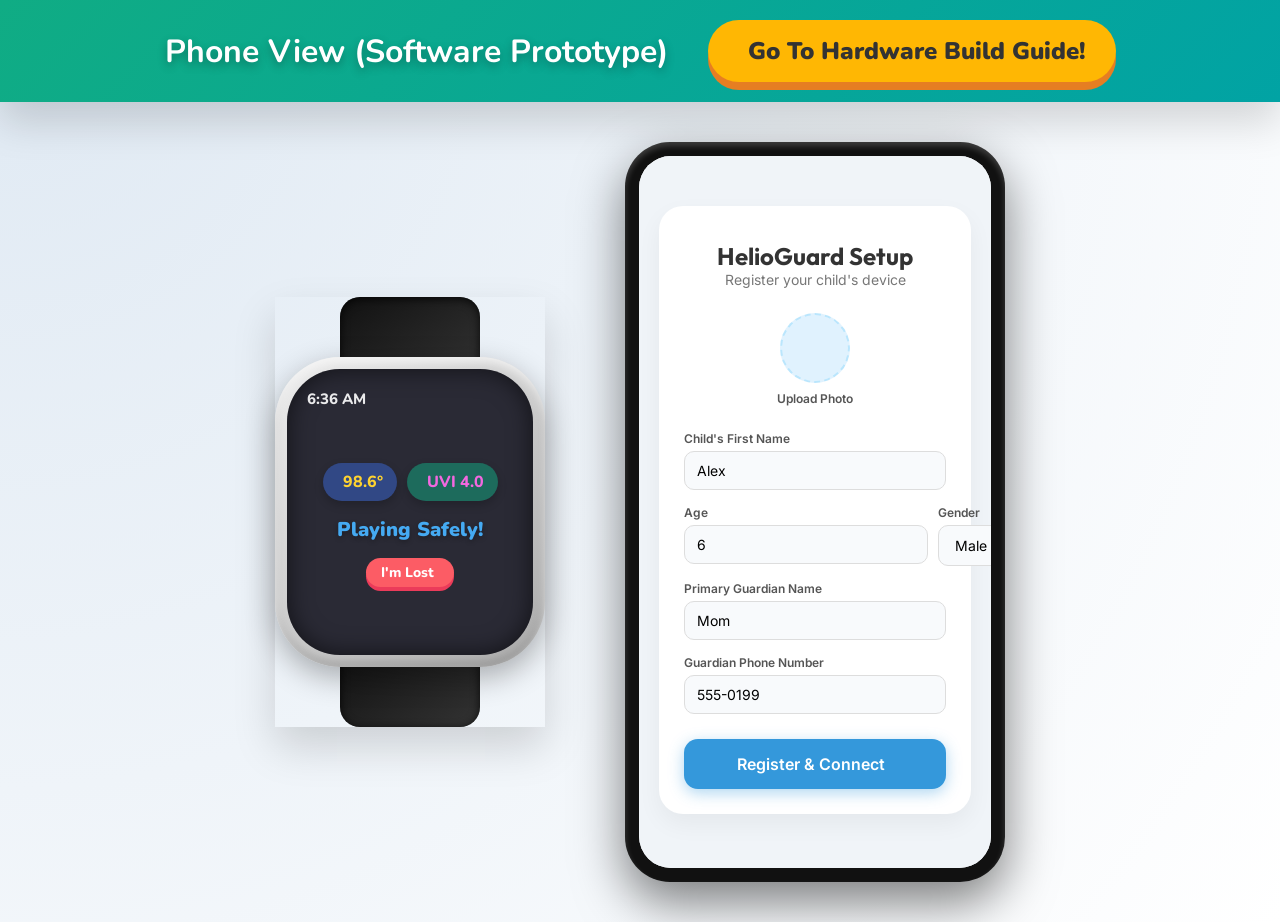
==== index.html @ 72399d1e "Initial commit of PDD app" ====
<!DOCTYPE html>
<html lang="en">
<head>
    <meta charset="UTF-8">
    <meta name="viewport" content="width=device-width, initial-scale=1.0">
    <title>Phone View - HelioGuard Prototype</title>
    <!-- Modern & Bubbly Typography -->
    <link rel="preconnect" href="https://fonts.googleapis.com">
    <link rel="preconnect" href="https://fonts.gstatic.com" crossorigin>
    <link href="https://fonts.googleapis.com/css2?family=Nunito:wght@600;800;900&family=Outfit:wght@300;400;500;600;700;800&family=Inter:wght@400;500;600&display=swap" rel="stylesheet">
    <!-- Icons (Phosphor Icons) -->
    <script src="https://unpkg.com/@phosphor-icons/web"></script>
    <link rel="stylesheet" href="style.css">
</head>
<body>

    <div class="top-nav-banner hero-section">
        <h1 class="bounce-text">Phone View (Software Prototype)</h1>
        <a href="hardware.html" class="btn-mega-link bouncy-anim">
            <i class="ph-fill ph-cpu"></i> Go To Hardware Build Guide!
        </a>
    </div>

    <main class="prototype-container">
        
        <!-- ======================= -->
        <!--   CHILD WATCH INTERFACE -->
        <!-- ======================= -->
        <div class="device-frame watch-frame">
            <div class="watch-strap top"></div>
            <div class="watch-body">
                <div class="screen kid-font" id="watch-screen">
                    <div class="watch-header">
                        <span class="time" id="watch-time">10:42 AM</span>
                        <div class="status-icons">
                            <i class="ph-fill ph-battery-full"></i>
                            <i class="ph-fill ph-wifi-high"></i>
                        </div>
                    </div>
                    
                    <!-- Main watch face -->
                    <div class="watch-face view-active" id="view-home">
                        <div class="hero-character bouncy-anim" id="sun-character">
                            <i class="ph-fill ph-sun" id="mascot-icon" style="font-size: 80px; color: #ffb703;"></i>
                        </div>
                        <div class="quick-stats">
                            <div class="stat-pill temp bouncy-anim" style="animation-delay: 0.1s;"><i class="ph-bold ph-thermometer"></i> <span id="watch-temp">98.6°</span></div>
                            <div class="stat-pill uv bouncy-anim" style="animation-delay: 0.2s;"><i class="ph-bold ph-sun-dim"></i> <span id="watch-uv">UVI 4.0</span></div>
                        </div>
                        <p class="status-text bouncy-anim" style="animation-delay: 0.3s;" id="watch-status-text">Playing Safely!</p>
                        
                        <button class="btn-sos" id="btn-watch-sos">I'm Lost <i class="ph-fill ph-warning"></i></button>
                    </div>

                    <!-- Alert / Message Overlay -->
                    <div class="watch-alert-overlay" id="watch-alert">
                        <div class="alert-icon bouncy-anim" id="alert-icon"><i class="ph-fill ph-warning-circle"></i></div>
                        <h2 class="alert-title" id="alert-title">Seek Shade!</h2>
                        <p class="alert-desc" id="alert-desc">The sun is too hot.</p>
                        <button class="btn-acknowledge" id="btn-ok">Got it!</button>
                    </div>

                    <!-- Break / Cooldown Timer Overlay -->
                    <div class="watch-timer-overlay" id="watch-timer">
                        <h2>Rest Time</h2>
                        <div class="circle-timer">
                            <svg class="progress-ring" height="120" width="120">
                                <circle class="progress-ring__circle" stroke-width="8" fill="transparent" r="54" cx="60" cy="60"/>
                            </svg>
                            <span class="countdown kid-font" id="countdown-text">10:00</span>
                        </div>
                        <p>Have some water.</p>
                    </div>

                    <!-- Lost Mode / Home Navigator Overlay -->
                    <div class="watch-lost-overlay" id="watch-lost">
                        <div class="lost-header bouncy-anim">
                            <i class="ph-fill ph-house-line" style="font-size: 40px; color: white;"></i>
                            <h2>Follow Arrow Home!</h2>
                        </div>
                        <div class="compass-arrow">
                            <i class="ph-fill ph-navigation-arrow"></i>
                            <span class="distance">650 ft away</span>
                        </div>
                        <div class="emergency-contact">
                            <p>If found, please call Mom:</p>
                            <h3 id="watch-parent-phone">555-0199</h3>
                        </div>
                        <button class="btn-acknowledge mt-2" id="btn-found">I'm Safe!</button>
                    </div>

                </div>
            </div>
            <div class="watch-strap bottom"></div>
        </div>

        <!-- ======================= -->
        <!--   PARENT APP DASHBOARD  -->
        <!-- ======================= -->
        <div class="device-frame phone-frame">
            <div class="notch"></div>
            <div class="screen parent-app">
                
                <!-- REGISTRATION / ONBOARDING OVERLAY -->
                <div class="onboarding-overlay" id="onboarding-view">
                    <div class="onboarding-content">
                        <div class="logo-area">
                            <i class="ph-fill ph-shield-check" style="font-size:40px; color: var(--blue);"></i>
                            <h2>HelioGuard Setup</h2>
                            <p>Register your child's device</p>
                        </div>
                        <form id="registration-form" class="reg-form">
                            <div class="avatar-upload">
                                <div class="avatar-circle"><i class="ph ph-camera"></i></div>
                                <span>Upload Photo</span>
                            </div>
                            
                            <div class="form-group">
                                <label>Child's First Name</label>
                                <input type="text" id="reg-child-name" required placeholder="e.g. Alex" value="Alex">
                            </div>
                            <div class="form-row">
                                <div class="form-group">
                                    <label>Age</label>
                                    <input type="number" id="reg-child-age" required placeholder="6" value="6">
                                </div>
                                <div class="form-group">
                                    <label>Gender</label>
                                    <select id="reg-child-gender">
                                        <option value="Male">Male</option>
                                        <option value="Female">Female</option>
                                        <option value="Other">Other</option>
                                    </select>
                                </div>
                            </div>
                            <div class="form-group">
                                <label>Primary Guardian Name</label>
                                <input type="text" id="reg-guardian-name" required placeholder="Mom / Dad" value="Mom">
                            </div>
                            <div class="form-group">
                                <label>Guardian Phone Number</label>
                                <input type="tel" id="reg-guardian-phone" required placeholder="555-0199" value="555-0199">
                            </div>
                            <button type="submit" class="btn-primary-large">Register & Connect <i class="ph ph-arrow-right"></i></button>
                        </form>
                    </div>
                </div>

                <!-- MAIN DASHBOARD CONTENT -->
                <div id="main-dashboard" style="display:none; height:100%; flex-direction:column;">
                    <header class="app-header">
                        <div class="profile-pic" style="background-image: url('https://images.unsplash.com/photo-1595454223600-91fbabe7aba0?w=100&h=100&fit=crop'); background-size: cover;">
                        </div>
                        <div class="header-titles">
                            <h1>HelioGuard</h1>
                            <p>Monitoring: <strong id="dash-child-name">Alex</strong> (<span id="dash-child-age">6</span> yrs)</p>
                        </div>
                        <i class="ph ph-bell icon-btn" style="font-size:24px;"></i>
                    </header>

                    <div class="app-content">
                        
                        <!-- Vitals Section -->
                        <section class="card vitals-card">
                            <div class="card-header">
                                <h3>Hardware Sensor Feed</h3>
                                <div class="live-pulse"><div class="dot"></div> Streaming</div>
                            </div>
                            <div class="vitals-grid">
                                <div class="vital-item" id="parent-temp-card">
                                    <div class="icon-wrapper bg-orange"><i class="ph-fill ph-thermometer"></i></div>
                                    <div class="vital-info">
                                        <span class="label">Body Temp</span>
                                        <strong class="value"><span id="parent-temp">98.6</span>°F</strong>
                                    </div>
                                </div>
                                <div class="vital-item" id="parent-uv-card">
                                    <div class="icon-wrapper bg-blue"><i class="ph-fill ph-sun"></i></div>
                                    <div class="vital-info">
                                        <span class="label">Env. UVI</span>
                                        <strong class="value" id="parent-uv">4.0</strong>
                                    </div>
                                </div>
                            </div>
                            <div class="status-bar">
                                <div class="status-indicator safe" id="overall-status-led"></div>
                                <span id="overall-status-text">Sensors Nominal / Safe</span>
                            </div>
                        </section>

                        <!-- Media / Camera / Map Section -->
                        <section class="media-section">
                            <div class="tabs">
                                <div class="tab active" data-target="camera-view">Live Camera</div>
                                <div class="tab" data-target="map-view">Location</div>
                            </div>
                            <div class="media-container" id="camera-view">
                                <video autoplay loop muted playsinline class="simulated-feed">
                                    <source src="https://cdn.pixabay.com/video/2021/08/04/83863-584742461_tiny.mp4" type="video/mp4">
                                </video>
                                <div class="live-badge"><div class="red-dot"></div> Watch Cam</div>
                            </div>
                            <div class="media-container hidden" id="map-view">
                                <div class="simulated-map">
                                    <img src="https://images.unsplash.com/photo-1524661135-423995f22d0b?auto=format&fit=crop&q=80&w=800" alt="Park Map">
                                    <div class="radar-ping"></div>
                                    <div class="home-marker"><i class="ph-fill ph-house"></i></div>
                                </div>
                            </div>
                        </section>

                        <!-- Control Hub -->
                        <section class="card controls-card">
                            <h3>Commands & Safety</h3>
                            <div class="buttons-grid">
                                <button class="btn send-msg" onclick="sendAlert('Hydrate', 'Drink some water!', 'ph-drop', 'blue')"><i class="ph-fill ph-drop"></i> Drink Water</button>
                                <button class="btn send-msg warning" onclick="sendAlert('Too Hot!', 'Find some shade now.', 'ph-sun-dim', 'orange')"><i class="ph-fill ph-sun-horizon"></i> Seek Shade</button>
                                <button class="btn send-msg break" onclick="triggerBreak()"><i class="ph-fill ph-timer"></i> 10-Min Break</button>
                                <button class="btn send-msg lost" onclick="triggerLostMode()"><i class="ph-fill ph-siren"></i> Lost Mode</button>
                            </div>
                        </section>
                    </div>
                </div>
            </div>
            
        </div>
    </main>

    <!-- Hidden audio element for simulating alerts if needed -->
    <script src="app.js"></script>
</body>
</html>
---- style.css ----
:root {
    /* Color Palette */
    --bg-main: #f0f4f8;
    --watch-bg: #1e1e1e;
    --watch-accent: #ffb703;
    --parent-bg: #f8fafc;
    --card-bg: #ffffff;
    
    /* Semantic Colors */
    --safe: #2ecc71;
    --warning: #f39c12;
    --danger: #e74c3c;
    --blue: #3498db;
    --purple: #9b59b6;
    
    /* Typography */
    --font-heading: 'Outfit', sans-serif;
    --font-body: 'Inter', sans-serif;
    --font-kid: 'Nunito', sans-serif; /* Super bubbly rounded font for watch */
    
    /* Shadows & Effects */
    --shadow-soft: 0 10px 25px rgba(0,0,0,0.05);
    --shadow-strong: 0 20px 40px rgba(0,0,0,0.15);
    --glass-bg: rgba(255, 255, 255, 0.85);
    --glass-border: 1px solid rgba(255, 255, 255, 0.5);
    --radius-lg: 24px;
    --radius-md: 16px;
    --radius-sm: 8px;
}

* {
    margin: 0;
    padding: 0;
    box-sizing: border-box;
    font-family: var(--font-body);
}

body {
    background-color: var(--bg-main);
    background-image: radial-gradient(circle at top left, #dfe9f3 0%, #ffffff 100%);
    min-height: 100vh;
    display: flex;
    flex-direction: column;
    align-items: center;
    overflow-x: hidden;
}

.top-nav-banner {
    width: 100%;
    padding: 20px;
    display: flex;
    justify-content: center;
    align-items: center;
    gap: 40px;
    background: linear-gradient(135deg, #10ac84, #01a3a4);
    box-shadow: var(--shadow-strong);
    z-index: 10;
}

.top-nav-banner h1 {
    color: white;
    font-family: var(--font-kid);
    font-size: 32px;
    text-shadow: 0 4px 10px rgba(0,0,0,0.3);
}

.btn-mega-link {
    background: #ffb703;
    color: #333;
    padding: 15px 30px;
    border-radius: 40px;
    font-family: var(--font-kid);
    font-size: 24px;
    font-weight: 900;
    text-decoration: none;
    display: flex;
    align-items: center;
    gap: 10px;
    box-shadow: 0 8px 0 #e67e22;
    transition: transform 0.1s, box-shadow 0.1s;
}

.btn-mega-link i { font-size: 32px; }

.btn-mega-link:active {
    transform: translateY(8px);
    box-shadow: 0 0 0 #e67e22;
}

.prototype-container {
    display: flex;
    gap: 80px;
    align-items: center;
    flex-wrap: wrap;
    justify-content: center;
    padding: 40px;
}

/* ================================== */
/*          DEVICE FRAMES             */
/* ================================== */

.device-frame {
    position: relative;
    box-shadow: var(--shadow-strong);
}

.watch-frame {
    display: flex;
    flex-direction: column;
    align-items: center;
}

.watch-strap {
    width: 140px;
    height: 80px;
    background: linear-gradient(145deg, #111, #333);
    border-radius: 20px;
    box-shadow: inset 0 2px 10px rgba(0,0,0,0.8);
}
.watch-strap.top {
    margin-bottom: -20px;
    border-bottom-left-radius: 0;
    border-bottom-right-radius: 0;
}
.watch-strap.bottom {
    margin-top: -20px;
    border-top-left-radius: 0;
    border-top-right-radius: 0;
}

.watch-body {
    width: 270px;
    height: 310px;
    background: #e0e0e0;
    border-radius: 65px;
    padding: 12px;
    box-shadow: 
        inset 0 4px 10px rgba(255,255,255,0.8),
        inset 0 -4px 10px rgba(0,0,0,0.2),
        0 10px 30px rgba(0,0,0,0.3);
    z-index: 2;
    background: linear-gradient(135deg, #eee 0%, #aaa 100%);
    display: flex;
    justify-content: center;
    align-items: center;
}

.phone-frame {
    width: 380px;
    height: 740px;
    background: #111;
    border-radius: 45px;
    padding: 14px;
    box-shadow: 
        inset 0 4px 6px rgba(255,255,255,0.2),
        0 20px 50px rgba(0,0,0,0.5);
    position: relative;
}

.notch {
    position: absolute;
    top: 14px;
    left: 50%;
    transform: translateX(-50%);
    width: 140px;
    height: 28px;
    background: #111;
    border-bottom-left-radius: 14px;
    border-bottom-right-radius: 14px;
    z-index: 10;
}

.screen {
    width: 100%;
    height: 100%;
    background: var(--parent-bg);
    border-radius: 32px;
    overflow: hidden;
    position: relative;
}

/* ================================== */
/*        CHILD WATCH INTERFACE       */
/* ================================== */

#watch-screen {
    background: #2a2a35; /* Softer dark background for kids */
    border-radius: 53px;
    color: white;
    display: flex;
    flex-direction: column;
    padding: 20px;
    position: relative;
    box-shadow: inset 0 0 25px rgba(0,0,0,0.6);
}

.kid-font * {
    font-family: var(--font-kid) !important;
}

.watch-header {
    display: flex;
    justify-content: space-between;
    align-items: center;
    font-size: 15px;
    font-weight: 800;
    opacity: 0.9;
    margin-bottom: auto;
    z-index: 5;
}

.status-icons { display: flex; gap: 6px; }

.watch-face {
    flex-grow: 1;
    display: flex;
    flex-direction: column;
    justify-content: center;
    align-items: center;
    text-align: center;
    transition: opacity 0.3s ease;
    z-index: 2;
}

/* Bouncy Animations for Kids */
.bouncy-anim {
    animation: jellyBounce 2s infinite ease-in-out;
}
@keyframes jellyBounce {
    0%, 100% { transform: scale(1, 1) translateY(0); }
    30% { transform: scale(1.1, 0.9) translateY(0); }
    50% { transform: scale(0.95, 1.05) translateY(-8px); }
    70% { transform: scale(1.05, 0.95) translateY(0); }
}

.hero-character {
    margin-bottom: 5px;
}

.quick-stats {
    display: flex;
    gap: 10px;
    margin-bottom: 15px;
}

.stat-pill {
    background: rgba(255,255,255,0.15);
    padding: 8px 14px;
    border-radius: 25px; /* Extra round */
    font-size: 16px;
    font-weight: 800;
    display: flex;
    align-items: center;
    gap: 6px;
    box-shadow: 0 4px 10px rgba(0,0,0,0.2);
}
.stat-pill.temp { color: #fed330; background: rgba(56, 103, 214, 0.5); }
.stat-pill.uv { color: #f368e0; background: rgba(16, 172, 132, 0.5); }

.status-text {
    font-size: 20px;
    font-weight: 900;
    opacity: 1;
    color: #45aaf2;
    text-shadow: 0 2px 5px rgba(0,0,0,0.3);
}

.btn-sos {
    background: #fc5c65;
    color: white;
    border: none;
    border-radius: 20px;
    padding: 5px 15px;
    font-size: 14px;
    font-weight: 800;
    margin-top: 15px;
    cursor: pointer;
    box-shadow: 0 4px 0 #eb3b5a;
    display: flex; align-items: center; gap: 5px;
}
.btn-sos:active {
    transform: translateY(4px);
    box-shadow: 0 0 0 #eb3b5a;
}

/* Watch Overlays */
.watch-alert-overlay, .watch-timer-overlay, .watch-lost-overlay {
    position: absolute;
    top: 0; left: 0; width: 100%; height: 100%;
    background: rgba(0,0,0,0.92);
    border-radius: 53px;
    display: flex;
    flex-direction: column;
    justify-content: center;
    align-items: center;
    text-align: center;
    padding: 20px;
    z-index: 10;
    opacity: 0;
    pointer-events: none;
    transition: opacity 0.3s ease;
    backdrop-filter: blur(5px);
}

.watch-alert-overlay.active, .watch-timer-overlay.active, .watch-lost-overlay.active {
    opacity: 1;
    pointer-events: all;
}

.alert-icon {
    font-size: 60px;
    color: var(--warning);
    margin-bottom: 5px;
}

.alert-title {
    font-size: 26px;
    font-weight: 900;
    margin-bottom: 5px;
    color: #ff9f43;
}

.alert-desc {
    font-size: 16px;
    font-weight: 700;
    opacity: 0.9;
    margin-bottom: 15px;
}

.btn-acknowledge {
    background: #20bf6b;
    color: white;
    border: none;
    padding: 12px 24px;
    border-radius: 25px;
    font-weight: 900;
    font-size: 18px;
    box-shadow: 0 5px 0 #2bcbba;
    cursor: pointer;
    transition: transform 0.1s;
}
.btn-acknowledge:active {
    transform: translateY(5px);
    box-shadow: none;
}

/* Timer */
.circle-timer {
    position: relative;
    width: 120px;
    height: 120px;
    margin: 15px 0;
}
.progress-ring { transform: rotate(-90deg); }
.progress-ring__circle {
    stroke: #45aaf2;
    stroke-dasharray: 339;
    stroke-dashoffset: 0;
    transition: stroke-dashoffset 1s linear;
}
.countdown {
    position: absolute;
    top: 50%; left: 50%;
    transform: translate(-50%, -50%);
    font-size: 32px;
    font-weight: 900;
    color: white;
}

/* Lost Overlay */
.watch-lost-overlay { background: #eb3b5a; }
.lost-header { margin-bottom: 5px; }
.lost-header h2 { font-size: 24px; font-weight: 900; }
.compass-arrow {
    background: white;
    width: 100px; height: 100px;
    border-radius: 50%;
    display: flex; flex-direction: column; justify-content: center; align-items: center;
    color: #eb3b5a;
    font-size: 40px;
    box-shadow: inset 0 4px 10px rgba(0,0,0,0.2);
    margin: 10px 0;
    animation: rotateCompass 3s infinite ease-in-out alternate;
}
@keyframes rotateCompass {
    from { transform: rotate(-15deg); }
    to { transform: rotate(15deg); }
}
.compass-arrow .distance { font-size: 14px; font-weight: 900; margin-top: -5px; }
.emergency-contact { font-size: 14px; font-weight: 700; background: rgba(0,0,0,0.2); padding: 5px 15px; border-radius: 15px; }
.emergency-contact h3 { font-size: 22px; font-weight: 900; color: #fed330; }
.mt-2 { margin-top: 10px; }


/* ================================== */
/*        PARENT APP UI               */
/* ================================== */

/* Onboarding / Login Overlay */
.onboarding-overlay {
    position: absolute;
    top: 0; left: 0; width: 100%; height: 100%;
    background: var(--bg-main);
    z-index: 100;
    display: flex;
    flex-direction: column;
    padding: 30px 20px;
    overflow-y: auto;
    transition: transform 0.5s cubic-bezier(0.19, 1, 0.22, 1), opacity 0.5s;
}

.onboarding-content {
    background: white;
    border-radius: var(--radius-lg);
    padding: 25px;
    box-shadow: var(--shadow-soft);
    margin-top: 20px;
}

.logo-area { text-align: center; margin-bottom: 25px; }
.logo-area h2 { font-family: var(--font-heading); color: #333; margin-top: 10px; }
.logo-area p { color: #777; font-size: 14px; }

.reg-form { display: flex; flex-direction: column; gap: 15px; }

.avatar-upload {
    display: flex; flex-direction: column; align-items: center; gap: 8px;
    margin-bottom: 10px;
}
.avatar-circle {
    width: 70px; height: 70px; background: #e0f2fe; color: var(--blue);
    border-radius: 50%; display: flex; justify-content: center; align-items: center;
    font-size: 24px; border: 2px dashed #bae6fd;
}
.avatar-upload span { font-size: 12px; color: #555; font-weight: 600; }

.form-group { display: flex; flex-direction: column; gap: 5px; flex: 1; }
.form-group label { font-size: 12px; font-weight: 600; color: #555; }
.form-group input, .form-group select {
    padding: 10px 12px;
    border: 1px solid #ddd;
    border-radius: 10px;
    font-size: 14px;
    background: #f8fafc;
    outline: none;
}
.form-group input:focus { border-color: var(--blue); }
.form-row { display: flex; gap: 10px; }

.btn-primary-large {
    background: var(--blue);
    color: white;
    border: none;
    padding: 15px;
    border-radius: 14px;
    font-size: 16px;
    font-weight: 600;
    margin-top: 10px;
    display: flex; justify-content: center; align-items: center; gap: 8px;
    cursor: pointer;
    box-shadow: 0 4px 15px rgba(52, 152, 219, 0.4);
}

/* Dashboard Content */
.app-header {
    background: white;
    padding: 50px 20px 20px;
    display: flex;
    align-items: center;
    gap: 15px;
    border-bottom: 1px solid #eee;
}

.profile-pic {
    width: 50px;
    height: 50px;
    background: var(--blue);
    color: white;
    border-radius: 50%;
    display: flex;
    justify-content: center;
    align-items: center;
    font-size: 24px;
}

.header-titles h1 { font-family: var(--font-heading); font-size: 20px; color: #333; }
.header-titles p { font-size: 13px; color: #777; }

.icon-btn { margin-left: auto; color: #555; cursor: pointer; }

.app-content { padding: 20px; overflow-y: auto; flex-grow: 1; display: flex; flex-direction: column; gap: 20px; }

.card {
    background: var(--card-bg);
    border-radius: var(--radius-md);
    padding: 15px;
    box-shadow: var(--shadow-soft);
}

.card-header {
    display: flex; justify-content: space-between; align-items: center; margin-bottom: 15px;
}
.card-header h3 { font-family: var(--font-heading); font-size: 16px; color: #444; }

.live-pulse {
    background: #dcfce7; color: #166534; font-size: 11px; font-weight: 700;
    padding: 4px 8px; border-radius: 12px; display: flex; align-items: center; gap: 5px;
}
.live-pulse .dot { width: 6px; height: 6px; background: #22c55e; border-radius: 50%; animation: blink 1.5s infinite; }

.vitals-grid { display: grid; grid-template-columns: 1fr 1fr; gap: 12px; margin-bottom: 15px; }

.vital-item {
    background: #f8f9fa; border-radius: 12px; padding: 12px; display: flex; align-items: center; gap: 10px;
    border: 2px solid transparent; transition: 0.3s border-color, 0.3s background;
}
.vital-item.warning { border-color: var(--warning); background:#fffaf0; }
.vital-item.danger { border-color: var(--danger); background:#fff0f0; }

.icon-wrapper { width: 40px; height: 40px; border-radius: 10px; display: flex; justify-content: center; align-items: center; font-size: 20px; color: white; }
.bg-orange { background: #ff9f43; }
.bg-blue { background: #0abde3; }

.vital-info { display: flex; flex-direction: column; }
.vital-info .label { font-size: 12px; color: #888; }
.vital-info .value { font-size: 18px; font-weight: 700; color: #333; }

.status-bar { display: flex; align-items: center; gap: 10px; font-size: 13px; font-weight: 600; padding-top: 10px; border-top: 1px solid #eee; }
.status-indicator { width: 12px; height: 12px; border-radius: 50%; }
.safe { background: var(--safe); box-shadow: 0 0 8px var(--safe); }
.warn-led { background: var(--warning); box-shadow: 0 0 8px var(--warning); }
.danger-led { background: var(--danger); box-shadow: 0 0 8px var(--danger); }

/* Media Section (Camera/Map) */
.media-section { background: white; border-radius: var(--radius-md); overflow: hidden; box-shadow: var(--shadow-soft); }
.tabs { display: flex; border-bottom: 1px solid #eee; }
.tab { flex: 1; text-align: center; padding: 12px; font-size: 14px; font-weight: 600; color: #888; cursor: pointer; }
.tab.active { color: var(--blue); border-bottom: 2px solid var(--blue); }

.media-container { height: 180px; position: relative; background: #000; }
.media-container.hidden { display: none; }
.simulated-feed { width: 100%; height: 100%; object-fit: cover; opacity: 0.8; }
.simulated-map { width: 100%; height: 100%; position: relative; }
.simulated-map img { width: 100%; height: 100%; object-fit: cover; filter: brightness(0.9); }

.radar-ping {
    position: absolute; top: 50%; left: 50%; width: 24px; height: 24px;
    background: var(--blue); border-radius: 50%; transform: translate(-50%, -50%); border: 3px solid white;
    box-shadow: 0 0 0 0 rgba(52, 152, 219, 0.7); animation: radar 2s infinite; z-index: 2;
}
.home-marker {
    position: absolute; top: 20%; left: 20%; width: 30px; height: 30px;
    background: #eb3b5a; color: white; border-radius: 50%; border: 3px solid white;
    display: flex; justify-content: center; align-items: center; font-size: 14px;
}
@keyframes radar { 70% { box-shadow: 0 0 0 40px rgba(52, 152, 219, 0); } 100% { box-shadow: 0 0 0 0 rgba(52, 152, 219, 0); } }

.live-badge { position: absolute; top: 10px; left: 10px; background: rgba(0,0,0,0.6); color: white; padding: 4px 10px; border-radius: 8px; font-size: 12px; display: flex; align-items: center; gap: 6px; }
.red-dot { width: 8px; height: 8px; background: #ff4757; border-radius: 50%; animation: blink 1s infinite; }
@keyframes blink { 50% { opacity: 0; } }

/* Controls Grid */
.buttons-grid { display: grid; grid-template-columns: 1fr 1fr; gap: 10px; }
.btn { padding: 12px; border: none; border-radius: 12px; font-size: 13px; font-weight: 600; cursor: pointer; display: flex; flex-direction: column; align-items: center; gap: 8px; transition: transform 0.1s; }
.btn:active { transform: scale(0.95); }
.btn i { font-size: 24px; }
.btn.send-msg { background: #e0f2fe; color: #0284c7; }
.btn.warning { background: #ffedd5; color: #c2410c; }
.btn.break { background: #f3e8ff; color: #7e22ce; }
.btn.lost { background: #ffe4e6; color: #e11d48; }
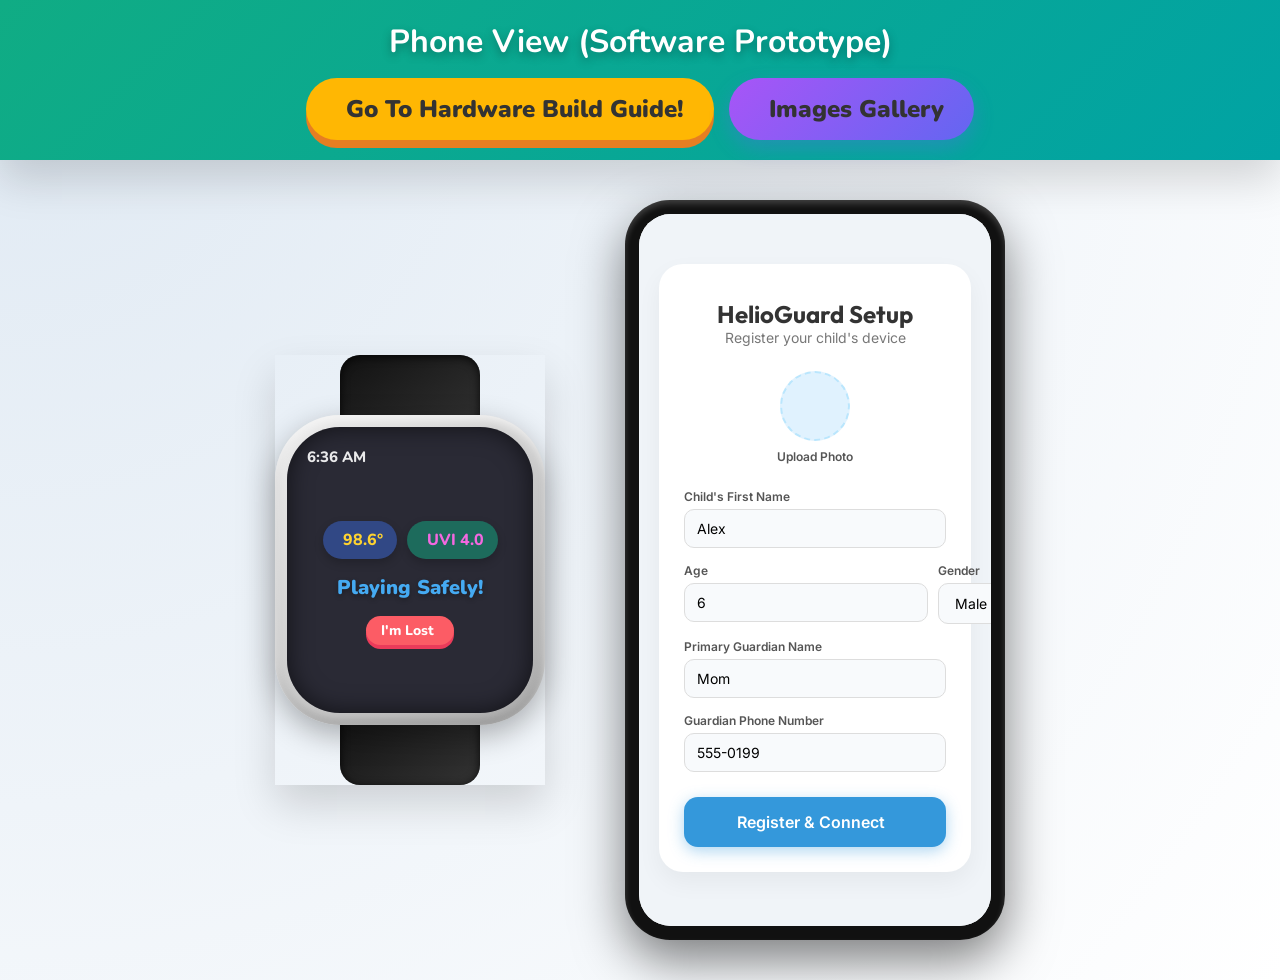
==== commit 7d8b4fe8: "Added animated Images Gallery page" ====
--- a/index.html
+++ b/index.html
@@ -14,11 +14,16 @@
 </head>
 <body>
 
-    <div class="top-nav-banner hero-section">
+    <div class="top-nav-banner hero-section" style="display: flex; flex-direction: column; gap: 15px;">
         <h1 class="bounce-text">Phone View (Software Prototype)</h1>
-        <a href="hardware.html" class="btn-mega-link bouncy-anim">
-            <i class="ph-fill ph-cpu"></i> Go To Hardware Build Guide!
-        </a>
+        <div style="display: flex; gap: 15px; justify-content: center;">
+            <a href="hardware.html" class="btn-mega-link bouncy-anim">
+                <i class="ph-fill ph-cpu"></i> Go To Hardware Build Guide!
+            </a>
+            <a href="images.html" class="btn-mega-link bouncy-anim" style="background: linear-gradient(135deg, #a855f7, #6366f1); box-shadow: 0 8px 20px rgba(99, 102, 241, 0.3);">
+                <i class="ph-fill ph-image"></i> Images Gallery
+            </a>
+        </div>
     </div>
 
     <main class="prototype-container">
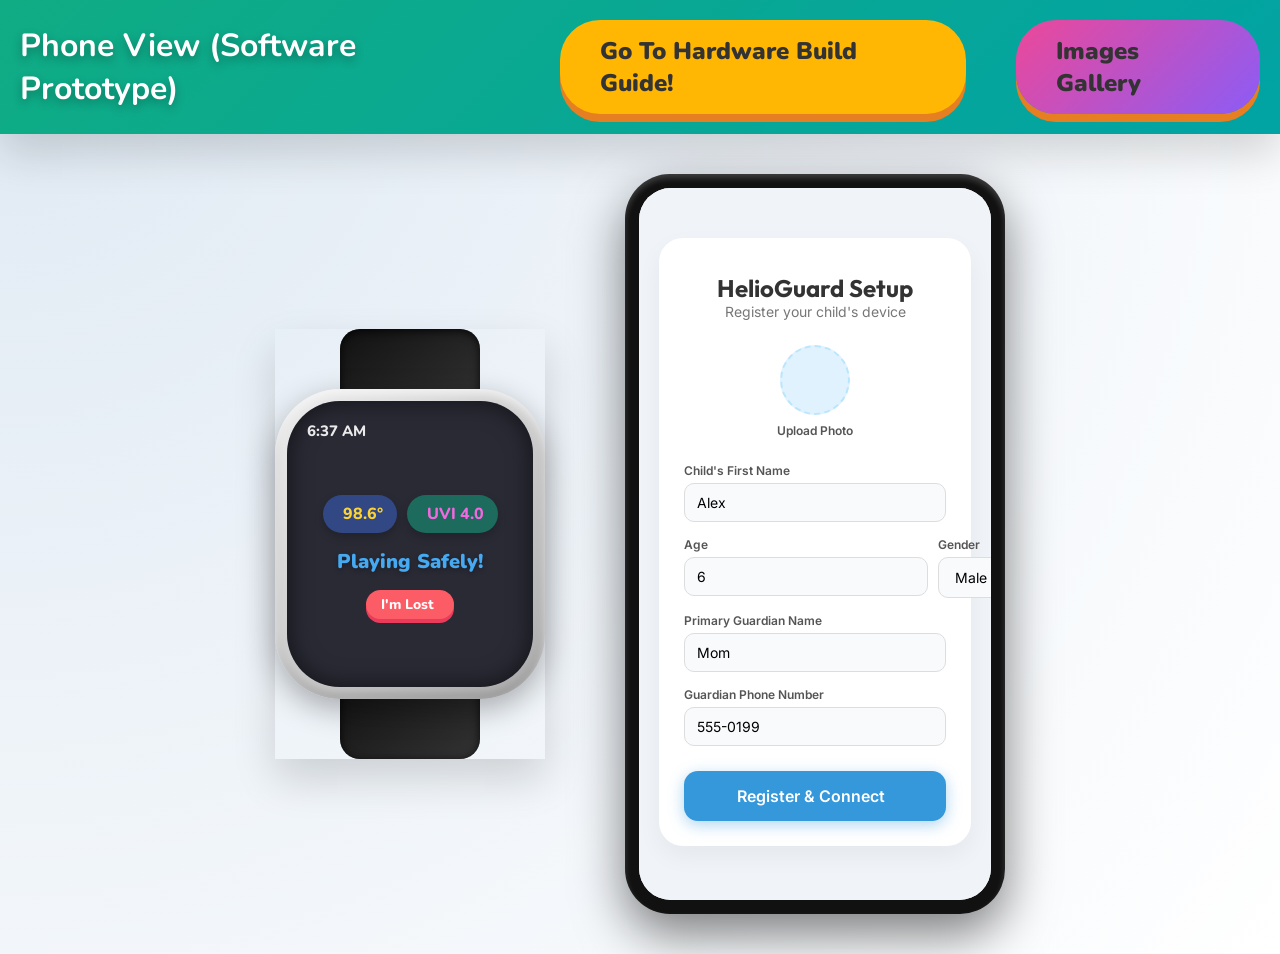
==== commit 4943a881: "Add images gallery page with smooth slide effects" ====
--- a/index.html
+++ b/index.html
@@ -14,16 +14,14 @@
 </head>
 <body>
 
-    <div class="top-nav-banner hero-section" style="display: flex; flex-direction: column; gap: 15px;">
+    <div class="top-nav-banner hero-section">
         <h1 class="bounce-text">Phone View (Software Prototype)</h1>
-        <div style="display: flex; gap: 15px; justify-content: center;">
-            <a href="hardware.html" class="btn-mega-link bouncy-anim">
-                <i class="ph-fill ph-cpu"></i> Go To Hardware Build Guide!
-            </a>
-            <a href="images.html" class="btn-mega-link bouncy-anim" style="background: linear-gradient(135deg, #a855f7, #6366f1); box-shadow: 0 8px 20px rgba(99, 102, 241, 0.3);">
-                <i class="ph-fill ph-image"></i> Images Gallery
-            </a>
-        </div>
+        <a href="hardware.html" class="btn-mega-link bouncy-anim">
+            <i class="ph-fill ph-cpu"></i> Go To Hardware Build Guide!
+        </a>
+        <a href="images.html" class="btn-mega-link bouncy-anim" style="margin-left: 10px; background: linear-gradient(135deg, #ec4899 0%, #8b5cf6 100%); border: none;">
+            <i class="ph-fill ph-images"></i> Images Gallery
+        </a>
     </div>
 
     <main class="prototype-container">
